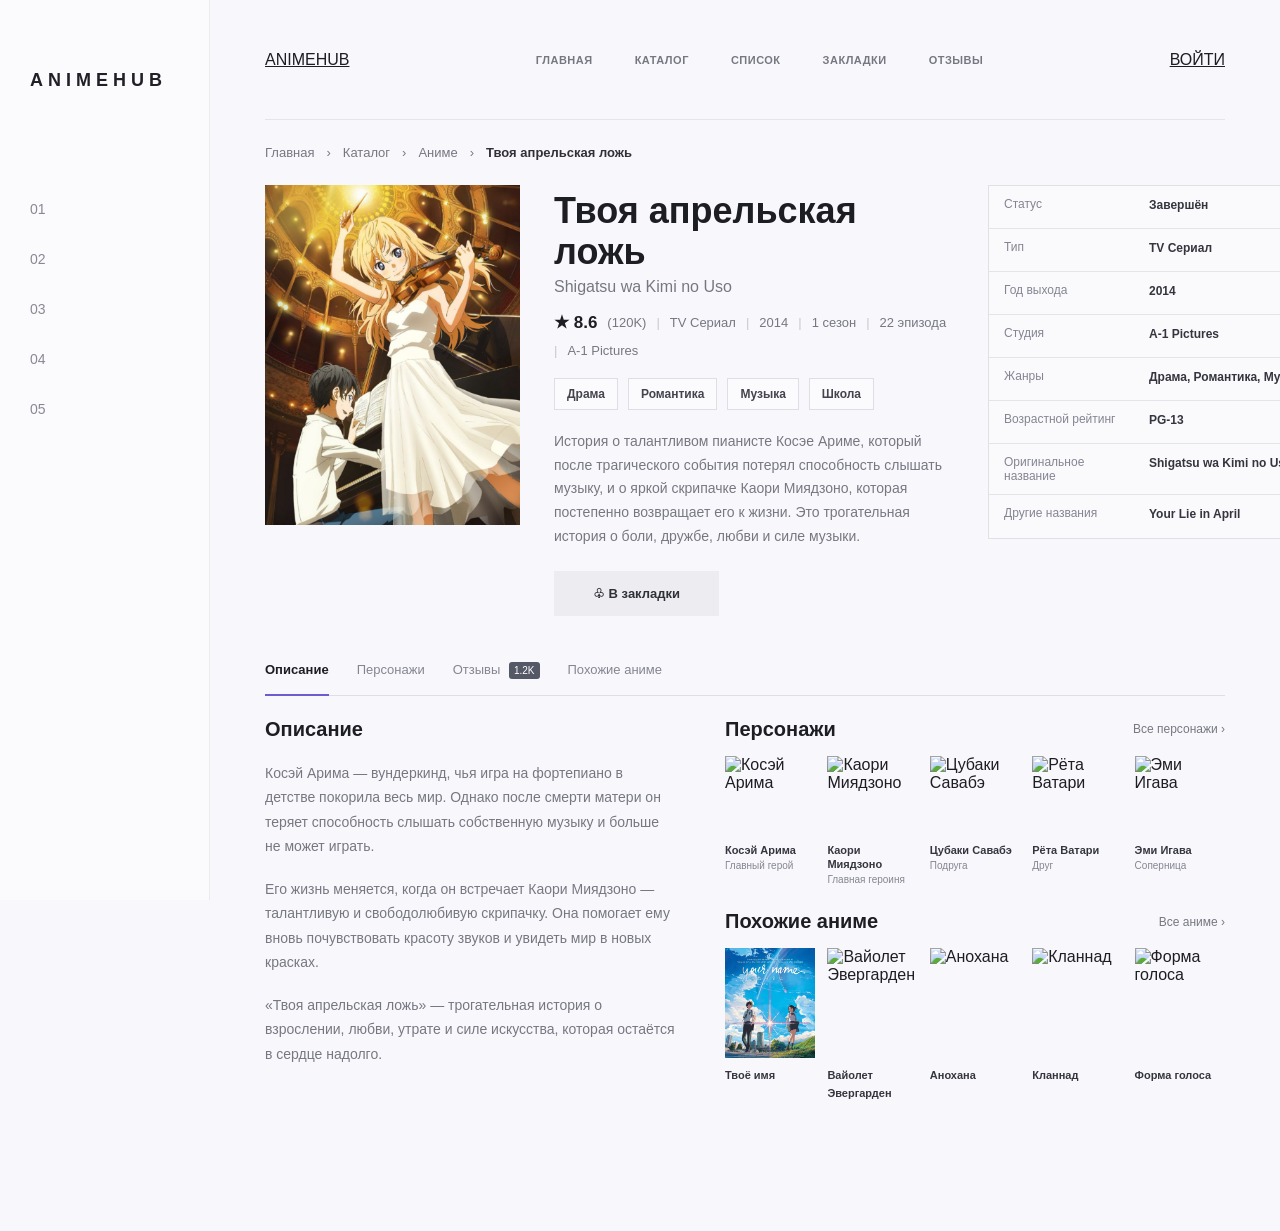
==== frontend/pages/anime.html @ 0c46ab9d "feat: add anime and registration pages" ====
<!DOCTYPE html>
<html lang="ru">

<head>
    <meta charset="UTF-8">

    <meta
        name="viewport"
        content="width=device-width, initial-scale=1.0"
    >

    <title>Твоя апрельская ложь — AnimeHub</title>

    <link
        rel="stylesheet"
        href="../css/base.css"
    >

    <link
        rel="stylesheet"
        href="../css/layout.css"
    >

    <link
        rel="stylesheet"
        href="../css/components.css"
    >

    <link
        rel="stylesheet"
        href="../css/pages/anime.css"
    >
</head>

<body>

<div class="app-wrapper">

    <!-- Левая панель -->

    <aside class="sidebar">

        <a
            href="index.html"
            class="logo"
        >
            ANIMEHUB
        </a>

        <nav class="sidebar-nav">

            <a
                href="index.html"
                class="sidebar-link"
            >
                01
            </a>

            <a
                href="catalog.html"
                class="sidebar-link"
            >
                02
            </a>

            <a
                href="list.html"
                class="sidebar-link"
            >
                03
            </a>

            <a
                href="bookmarks.html"
                class="sidebar-link"
            >
                04
            </a>

            <a
                href="reviews.html"
                class="sidebar-link"
            >
                05
            </a>

        </nav>

    </aside>


    <!-- Основной контент -->

    <main class="main-content">

        <!-- Верхнее меню -->

        <header class="header">

            <a
                href="index.html"
                class="mobile-logo"
            >
                ANIMEHUB
            </a>

            <nav class="top-navigation">

                <a href="index.html">
                    ГЛАВНАЯ
                </a>

                <a
                    href="catalog.html"
                    class="active"
                >
                    КАТАЛОГ
                </a>

                <a href="list.html">
                    СПИСОК
                </a>

                <a href="bookmarks.html">
                    ЗАКЛАДКИ
                </a>

                <a href="reviews.html">
                    ОТЗЫВЫ
                </a>

            </nav>

            <a
                href="login.html"
                class="header-login"
            >
                ВОЙТИ
            </a>

        </header>


        <!-- Страница аниме -->

        <section class="anime-page">

            <!-- Хлебные крошки -->

            <div class="anime-breadcrumbs">

                <a href="index.html">
                    Главная
                </a>

                <span>›</span>

                <a href="catalog.html">
                    Каталог
                </a>

                <span>›</span>

                <span>
                    Аниме
                </span>

                <span>›</span>

                <strong>
                    Твоя апрельская ложь
                </strong>

            </div>


            <!-- Основная информация -->

            <div class="anime-main">

                <!-- Постер -->

                <div class="anime-poster">

                    <img
                        src="../images/your-lie-in-april.jpg"
                        alt="Твоя апрельская ложь"
                    >

                </div>


                <!-- Информация -->

                <div class="anime-info">

                    <h1>
                        Твоя апрельская ложь
                    </h1>

                    <div class="anime-original-title">
                        Shigatsu wa Kimi no Uso
                    </div>


                    <div class="anime-rating-line">

                        <span class="anime-rating">
                            ★ 8.6
                        </span>

                        <span>
                            (120K)
                        </span>

                        <span class="anime-divider">
                            |
                        </span>

                        <span>
                            TV Сериал
                        </span>

                        <span class="anime-divider">
                            |
                        </span>

                        <span>
                            2014
                        </span>

                        <span class="anime-divider">
                            |
                        </span>

                        <span>
                            1 сезон
                        </span>

                        <span class="anime-divider">
                            |
                        </span>

                        <span>
                            22 эпизода
                        </span>

                        <span class="anime-divider">
                            |
                        </span>

                        <span>
                            A-1 Pictures
                        </span>

                    </div>


                    <!-- Жанры -->

                    <div class="anime-tags">

                        <span>Драма</span>
                        <span>Романтика</span>
                        <span>Музыка</span>
                        <span>Школа</span>

                    </div>


                    <!-- Краткое описание -->

                    <p class="anime-description-short">

                        История о талантливом пианисте Косэе Ариме,
                        который после трагического события потерял
                        способность слышать музыку, и о яркой скрипачке
                        Каори Миядзоно, которая постепенно возвращает
                        его к жизни. Это трогательная история о боли,
                        дружбе, любви и силе музыки.

                    </p>


                    <!-- Закладки -->

                    <button
                        type="button"
                        class="anime-bookmark-button"
                    >
                        ♧
                        <span>В закладки</span>
                    </button>

                </div>


                <!-- Дополнительная информация -->

                <div class="anime-details">

                    <div class="anime-detail-row">

                        <span>
                            Статус
                        </span>

                        <strong>
                            Завершён
                        </strong>

                    </div>

                    <div class="anime-detail-row">

                        <span>
                            Тип
                        </span>

                        <strong>
                            TV Сериал
                        </strong>

                    </div>

                    <div class="anime-detail-row">

                        <span>
                            Год выхода
                        </span>

                        <strong>
                            2014
                        </strong>

                    </div>

                    <div class="anime-detail-row">

                        <span>
                            Студия
                        </span>

                        <strong>
                            A-1 Pictures
                        </strong>

                    </div>

                    <div class="anime-detail-row">

                        <span>
                            Жанры
                        </span>

                        <strong>
                            Драма, Романтика,
                            Музыка, Школа
                        </strong>

                    </div>

                    <div class="anime-detail-row">

                        <span>
                            Возрастной рейтинг
                        </span>

                        <strong>
                            PG-13
                        </strong>

                    </div>

                    <div class="anime-detail-row">

                        <span>
                            Оригинальное название
                        </span>

                        <strong>
                            Shigatsu wa Kimi no Uso
                        </strong>

                    </div>

                    <div class="anime-detail-row">

                        <span>
                            Другие названия
                        </span>

                        <strong>
                            Your Lie in April
                        </strong>

                    </div>

                </div>

            </div>


            <!-- Нижняя часть -->

            <section class="anime-lower">

                <!-- Навигация -->

                <nav class="anime-tabs">

                    <button class="anime-tab active">
                        Описание
                    </button>

                    <button class="anime-tab">
                        Персонажи
                    </button>

                    <button class="anime-tab">
                        Отзывы
                        <span>1.2K</span>
                    </button>

                    <button class="anime-tab">
                        Похожие аниме
                    </button>

                </nav>


                <!-- Контент -->

                <div class="anime-content">

                    <!-- Описание -->

                    <div class="anime-about">

                        <h2>
                            Описание
                        </h2>

                        <p>
                            Косэй Арима — вундеркинд, чья игра
                            на фортепиано в детстве покорила весь мир.
                            Однако после смерти матери он теряет
                            способность слышать собственную музыку
                            и больше не может играть.
                        </p>

                        <p>
                            Его жизнь меняется, когда он встречает
                            Каори Миядзоно — талантливую и
                            свободолюбивую скрипачку. Она помогает
                            ему вновь почувствовать красоту звуков
                            и увидеть мир в новых красках.
                        </p>

                        <p>
                            «Твоя апрельская ложь» — трогательная
                            история о взрослении, любви, утрате
                            и силе искусства, которая остаётся
                            в сердце надолго.
                        </p>

                    </div>


                    <!-- Персонажи -->

                    <div class="anime-side-content">

                        <div class="anime-section-title">

                            <h2>
                                Персонажи
                            </h2>

                            <a href="#">
                                Все персонажи ›
                            </a>

                        </div>


                        <div class="characters-grid">

                            <div class="character-card">

                                <img
                                    src="../images/character-kousei.jpg"
                                    alt="Косэй Арима"
                                >

                                <strong>
                                    Косэй Арима
                                </strong>

                                <span>
                                    Главный герой
                                </span>

                            </div>


                            <div class="character-card">

                                <img
                                    src="../images/character-kaori.jpg"
                                    alt="Каори Миядзоно"
                                >

                                <strong>
                                    Каори Миядзоно
                                </strong>

                                <span>
                                    Главная героиня
                                </span>

                            </div>


                            <div class="character-card">

                                <img
                                    src="../images/character-tsubaki.jpg"
                                    alt="Цубаки Савабэ"
                                >

                                <strong>
                                    Цубаки Савабэ
                                </strong>

                                <span>
                                    Подруга
                                </span>

                            </div>


                            <div class="character-card">

                                <img
                                    src="../images/character-watari.jpg"
                                    alt="Рёта Ватари"
                                >

                                <strong>
                                    Рёта Ватари
                                </strong>

                                <span>
                                    Друг
                                </span>

                            </div>


                            <div class="character-card">

                                <img
                                    src="../images/character-emi.jpg"
                                    alt="Эми Игава"
                                >

                                <strong>
                                    Эми Игава
                                </strong>

                                <span>
                                    Соперница
                                </span>

                            </div>

                        </div>


                        <!-- Похожие -->

                        <div class="anime-section-title similar-title">

                            <h2>
                                Похожие аниме
                            </h2>

                            <a href="catalog.html">
                                Все аниме ›
                            </a>

                        </div>


                        <div class="similar-grid">

                            <div class="similar-card">

                                <img
                                    src="../images/your-name.jpg"
                                    alt="Твоё имя"
                                >

                                <strong>
                                    Твоё имя
                                </strong>

                            </div>


                            <div class="similar-card">

                                <img
                                    src="../images/violet-evergarden.jpg"
                                    alt="Вайолет Эвергарден"
                                >

                                <strong>
                                    Вайолет Эвергарден
                                </strong>

                            </div>


                            <div class="similar-card">

                                <img
                                    src="../images/anohana.jpg"
                                    alt="Анохана"
                                >

                                <strong>
                                    Анохана
                                </strong>

                            </div>


                            <div class="similar-card">

                                <img
                                    src="../images/clannad.jpg"
                                    alt="Кланнад"
                                >

                                <strong>
                                    Кланнад
                                </strong>

                            </div>


                            <div class="similar-card">

                                <img
                                    src="../images/shape-of-voice.jpg"
                                    alt="Форма голоса"
                                >

                                <strong>
                                    Форма голоса
                                </strong>

                            </div>

                        </div>

                    </div>

                </div>

            </section>

        </section>

    </main>

</div>

</body>

</html>
---- frontend/css/base.css ----
:root {
    --bg-main: #f8f8fc;
    --text-main: #1d1d24;
    --text-soft: #777782;
    --border: #d7d7dc;
    --white: #ffffff;
    --black: #1d1d24;
}

* {
    box-sizing: border-box;
}

html {
    min-height: 100%;
    scroll-behavior: smooth;
}

body {
    min-height: 100vh;
    margin: 0;

    background: #f8f8fc;
    color: var(--text-main);

    font-family:
        Arial,
        Helvetica,
        sans-serif;
}

body,
button,
input,
select,
textarea {
    font-family:
        Arial,
        Helvetica,
        sans-serif;
}

button,
input,
select,
textarea {
    font: inherit;
}

button {
    color: inherit;
}

img {
    max-width: 100%;
}

a {
    color: inherit;
}

p {
    margin-top: 0;
}

::selection {
    background: #1d1d24;
    color: #ffffff;
}
---- frontend/css/layout.css ----
/* =========================
   APP LAYOUT
========================= */

.app-wrapper {
    display: flex;
    min-height: 100vh;
}


/* =========================
   SIDEBAR
========================= */

.sidebar {
    position: fixed;

    top: 0;
    left: 0;
    bottom: 0;

    width: 210px;

    display: flex;
    flex-direction: column;

    padding: 70px 30px 30px;

    background: rgba(255, 255, 255, 0.45);

    border-right: 1px solid rgba(0, 0, 0, 0.06);

    z-index: 100;
}

.logo {
    display: block;

    color: #202027;

    font-size: 18px;
    font-weight: 700;

    letter-spacing: 5px;

    text-decoration: none;

    white-space: nowrap;
}


/* =========================
   SIDEBAR NAVIGATION
========================= */

.sidebar-nav {
    display: flex;

    flex-direction: column;

    gap: 34px;

    margin-top: 110px;
}

.sidebar-link {
    position: relative;

    display: block;

    width: fit-content;

    color: #888893;

    font-size: 14px;

    text-decoration: none;

    transition: 0.2s ease;
}

.sidebar-link:hover {
    color: #000000;
}

.sidebar-link.active {
    color: #000000;

    font-weight: 600;
}

.sidebar-link.active::after {
    content: "";

    position: absolute;

    width: 25px;
    height: 2px;

    left: 30px;
    top: 8px;

    background: #000000;
}


/* =========================
   SIDEBAR BOTTOM
========================= */

.sidebar-bottom {
    margin-top: auto;

    color: #9999a3;

    font-size: 10px;
}


/* =========================
   MAIN CONTENT
========================= */

.main-content {
    width: calc(100% - 210px);

    min-height: 100vh;

    margin-left: 210px;

    padding: 0 55px 70px;
}


/* =========================
   HEADER
========================= */

.header {
    display: flex;

    align-items: center;

    min-height: 120px;

    border-bottom: 1px solid rgba(0, 0, 0, 0.08);
}

.menu-button {
    display: none;

    border: none;

    background: transparent;

    color: #22222a;

    font-size: 20px;

    cursor: pointer;
}


/* =========================
   TOP NAVIGATION
========================= */

.top-navigation {
    display: flex;

    align-items: center;

    gap: 42px;

    margin: 0 auto;
}

.top-navigation a {
    color: #777782;

    font-size: 11px;

    font-weight: 600;

    letter-spacing: 0.5px;

    text-decoration: none;

    transition: 0.2s ease;
}

.top-navigation a:hover {
    color: #000000;
}

.top-navigation a.nav-active {
    color: #000000;
}


/* =========================
   HEADER ACTIONS
========================= */

.header-actions {
    margin-left: auto;
}

.login-link {
    color: #202027;

    font-size: 11px;

    font-weight: 600;

    text-decoration: none;

    transition: 0.2s ease;
}

.login-link:hover {
    color: #777782;
}


/* =========================
   RESPONSIVE
========================= */

@media (max-width: 1100px) {

    .sidebar {
        width: 170px;

        padding-left: 25px;
        padding-right: 25px;
    }

    .main-content {
        width: calc(100% - 170px);

        margin-left: 170px;

        padding-left: 35px;
        padding-right: 35px;
    }

    .top-navigation {
        gap: 25px;
    }

}


@media (max-width: 850px) {

    .sidebar {
        width: 85px;

        padding: 70px 20px 30px;
    }

    .logo {
        font-size: 11px;

        letter-spacing: 2px;
    }

    .main-content {
        width: calc(100% - 85px);

        margin-left: 85px;

        padding-left: 25px;
        padding-right: 25px;
    }

    .top-navigation {
        gap: 20px;
    }

    .top-navigation a {
        font-size: 9px;
    }

}


@media (max-width: 650px) {

    .sidebar {
        width: 70px;

        padding-left: 15px;
        padding-right: 15px;
    }

    .main-content {
        width: calc(100% - 70px);

        margin-left: 70px;

        padding-left: 18px;
        padding-right: 18px;
    }

    .top-navigation {
        gap: 12px;
    }

    .top-navigation a {
        font-size: 8px;
    }

    .login-link {
        font-size: 9px;
    }

}
---- frontend/css/components.css ----
.primary-btn,
.secondary-btn {

    display: inline-flex;

    align-items: center;
    justify-content: center;

    padding: 10px 20px;

    border: 1px solid #d7d7dc;

    border-radius: 0;

    background: transparent;

    color: #1d1d24;

    font-family:
        Arial,
        Helvetica,
        sans-serif;

    font-size: 13px;

    font-weight: 600;

    text-decoration: none;

    cursor: pointer;

    transition: 0.2s ease;
}


.primary-btn:hover,
.secondary-btn:hover {

    background: #1d1d24;

    color: #ffffff;

    border-color: #1d1d24;
}


.wide-btn {
    width: 100%;
}

.error-text {
    color: #b33a3a;
}


.empty-state {

    grid-column: 1 / -1;

    padding: 40px;

    text-align: center;
}


.empty-state h2 {
    margin-bottom: 12px;
}


.empty-state p {

    margin-bottom: 20px;

    color: #777782;
}

.list-action {

    display: flex;

    align-items: center;

    gap: 12px;

    flex-wrap: wrap;
}

.sort-box {

    display: flex;

    align-items: center;

    gap: 12px;
}


.sort-box span {

    color: #303038;

    font-size: 13px;

    font-weight: 600;
}


.sort-box select {

    box-sizing: border-box;

    height: 40px;

    min-width: 300px;

    padding: 0 20px;

    border: 1px solid #d7d7dc;

    border-radius: 0;

    background: rgba(255, 255, 255, 0.35);

    color: #303038;

    font-family:
        Arial,
        Helvetica,
        sans-serif;

    font-size: 14px;

    font-weight: 600;

    outline: none;

    cursor: pointer;
}


.sort-box select option {

    background: #ffffff;

    color: #303038;
}
---- frontend/css/pages/anime.css ----
.anime-page {
    padding: 25px 0 60px;
}


/* Хлебные крошки */

.anime-breadcrumbs {
    display: flex;
    align-items: center;
    gap: 12px;

    margin-bottom: 25px;

    color: #777782;
    font-size: 13px;
}

.anime-breadcrumbs a {
    color: #777782;
    text-decoration: none;
}

.anime-breadcrumbs a:hover {
    color: #1d1d24;
}

.anime-breadcrumbs strong {
    color: #303038;
    font-weight: 600;
}


/* Основной блок */

.anime-main {
    display: grid;

    grid-template-columns:
        255px
        minmax(400px, 1fr)
        385px;

    gap: 34px;

    align-items: start;
}


/* Постер */

.anime-poster {
    width: 255px;
    height: 340px;

    overflow: hidden;
}

.anime-poster img {
    width: 100%;
    height: 100%;

    display: block;

    object-fit: cover;
}


/* Информация */

.anime-info h1 {
    margin: 5px 0 5px;

    color: #1d1d24;

    font-size: 36px;
    line-height: 1.15;
    font-weight: 700;
}

.anime-original-title {
    margin-bottom: 16px;

    color: #777782;

    font-size: 16px;
}


.anime-rating-line {
    display: flex;
    align-items: center;
    flex-wrap: wrap;
    gap: 10px;

    margin-bottom: 20px;

    color: #777782;

    font-size: 13px;
}

.anime-rating {
    color: #1d1d24;

    font-size: 17px;
    font-weight: 700;
}

.anime-divider {
    color: #c8c8ce;
}


/* Жанры */

.anime-tags {
    display: flex;
    flex-wrap: wrap;
    gap: 10px;

    margin-bottom: 20px;
}

.anime-tags span {
    padding: 8px 12px;

    border: 1px solid #dedee4;

    border-radius: 0;

    background: rgba(255, 255, 255, 0.35);

    color: #44444e;

    font-size: 12px;
    font-weight: 600;
}


/* Краткое описание */

.anime-description-short {
    max-width: 680px;

    margin: 0 0 22px;

    color: #777782;

    font-size: 14px;
    line-height: 1.7;
}


/* Кнопка закладок */

.anime-bookmark-button {
    width: 165px;
    height: 45px;

    border: none;
    border-radius: 0;

    background: #ececf1;

    color: #303038;

    font-family: Arial, Helvetica, sans-serif;
    font-size: 13px;
    font-weight: 600;

    cursor: pointer;
}

.anime-bookmark-button:hover {
    background: #e1e1e7;
}


/* Дополнительная информация */

.anime-details {
    border: 1px solid #e0e0e5;

    background: rgba(255, 255, 255, 0.25);
}

.anime-detail-row {
    display: grid;

    grid-template-columns: 145px 1fr;

    min-height: 43px;

    border-bottom: 1px solid #e4e4e8;
}

.anime-detail-row:last-child {
    border-bottom: none;
}

.anime-detail-row span {
    padding: 11px 15px;

    color: #858592;

    font-size: 12px;
}

.anime-detail-row strong {
    padding: 11px 15px;

    color: #35353f;

    font-size: 12px;
    font-weight: 600;
    line-height: 1.4;
}


/* Нижний блок */

.anime-lower {
    margin-top: 28px;
}


/* Вкладки */

.anime-tabs {
    display: flex;
    align-items: center;
    gap: 28px;

    height: 52px;

    border-bottom: 1px solid #dedee4;
}

.anime-tab {
    position: relative;

    height: 52px;

    padding: 0;

    border: none;
    background: transparent;

    color: #858592;

    font-family: Arial, Helvetica, sans-serif;
    font-size: 13px;
    font-weight: 500;

    cursor: pointer;
}

.anime-tab.active {
    color: #1d1d24;
    font-weight: 600;
}

.anime-tab.active::after {
    content: "";

    position: absolute;

    left: 0;
    right: 0;
    bottom: -1px;

    height: 2px;

    background: #6d5bd0;
}

.anime-tab span {
    margin-left: 5px;

    padding: 3px 5px;

    border-radius: 3px;

    background: #555967;

    color: #ffffff;

    font-size: 10px;
}


/* Контент */

.anime-content {
    display: grid;

    grid-template-columns:
        minmax(400px, 1fr)
        minmax(500px, 1.2fr);

    gap: 50px;

    padding-top: 22px;
}


.anime-about h2,
.anime-side-content h2 {
    margin: 0 0 20px;

    color: #1d1d24;

    font-size: 20px;
    font-weight: 700;
}

.anime-about p {
    margin: 0 0 18px;

    color: #777782;

    font-size: 14px;
    line-height: 1.75;
}


/* Заголовок секций */

.anime-section-title {
    display: flex;
    align-items: center;
    justify-content: space-between;

    margin-bottom: 15px;
}

.anime-section-title h2 {
    margin: 0;
}

.anime-section-title a {
    color: #777782;

    font-size: 12px;

    text-decoration: none;
}


/* Персонажи */

.characters-grid {
    display: grid;

    grid-template-columns:
        repeat(5, minmax(0, 1fr));

    gap: 12px;
}

.character-card {
    min-width: 0;
}

.character-card img {
    width: 100%;
    height: 80px;

    display: block;

    object-fit: cover;

    margin-bottom: 7px;
}

.character-card strong {
    display: block;

    color: #35353f;

    font-size: 11px;
    line-height: 1.3;
}

.character-card span {
    display: block;

    margin-top: 3px;

    color: #858592;

    font-size: 10px;
}


/* Похожие аниме */

.similar-title {
    margin-top: 25px;
}

.similar-grid {
    display: grid;

    grid-template-columns:
        repeat(5, minmax(0, 1fr));

    gap: 12px;
}

.similar-card {
    min-width: 0;
}

.similar-card img {
    width: 100%;
    height: 110px;

    display: block;

    object-fit: cover;

    margin-bottom: 7px;
}

.similar-card strong {
    color: #35353f;

    font-size: 11px;
    line-height: 1.3;
}


/* =========================
   АДАПТАЦИЯ
========================= */

@media (max-width: 1200px) {

    .anime-main {
        grid-template-columns:
            220px
            minmax(300px, 1fr)
            320px;
    }

    .anime-poster {
        width: 220px;
        height: 293px;
    }

    .anime-info h1 {
        font-size: 30px;
    }

}


@media (max-width: 950px) {

    .anime-main {
        grid-template-columns:
            220px
            1fr;
    }

    .anime-details {
        grid-column: 1 / -1;
    }

    .anime-content {
        grid-template-columns: 1fr;
    }

}


@media (max-width: 650px) {

    .anime-main {
        grid-template-columns: 1fr;
    }

    .anime-poster {
        width: 100%;
        max-width: 255px;
        height: auto;
        aspect-ratio: 3 / 4;
    }

    .anime-tabs {
        gap: 15px;
        overflow-x: auto;
    }

    .characters-grid,
    .similar-grid {
        grid-template-columns:
            repeat(3, 1fr);
    }

}
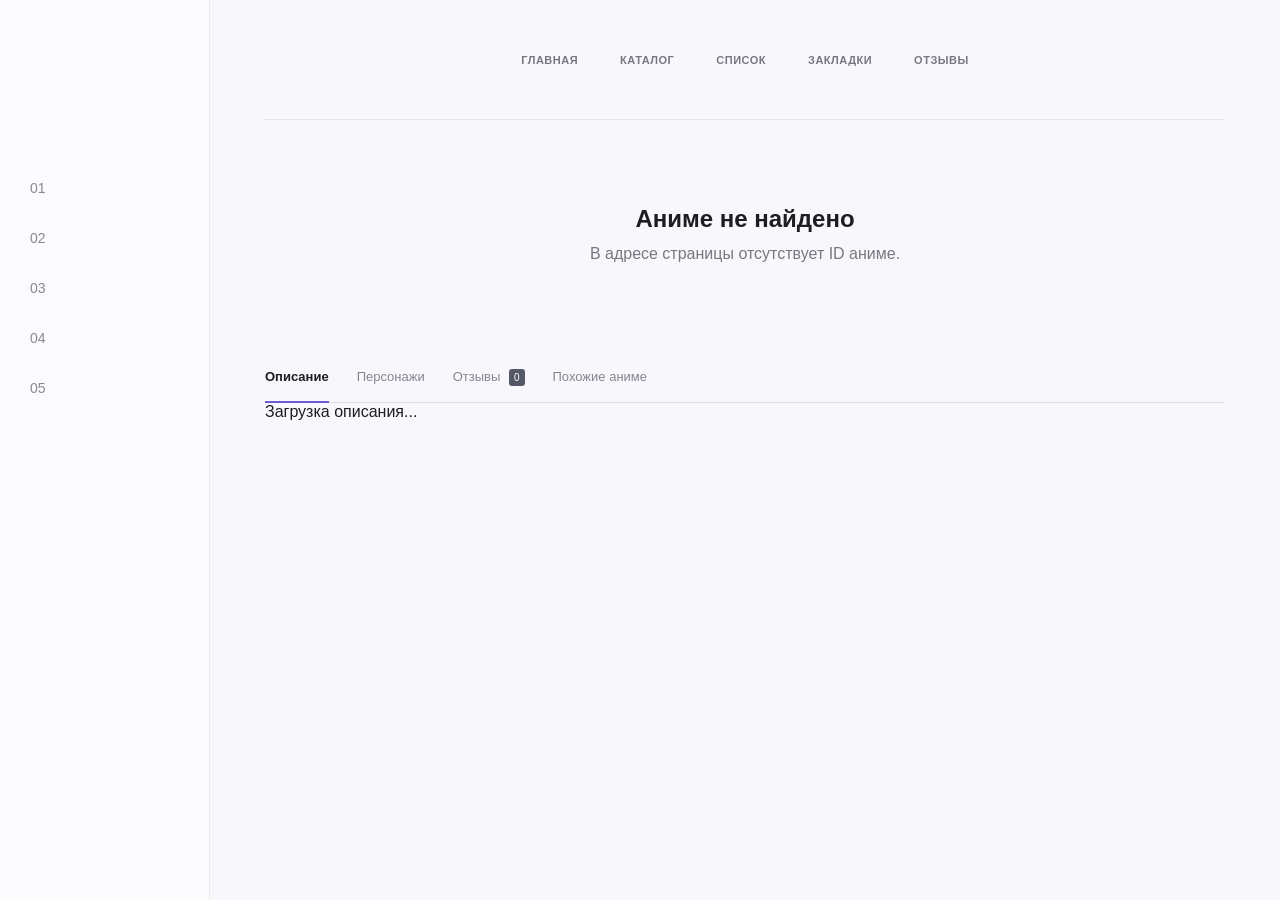
==== commit d2a73066: "update header styles" ====
--- a/frontend/pages/anime.html
+++ b/frontend/pages/anime.html
@@ -9,7 +9,7 @@
         content="width=device-width, initial-scale=1.0"
     >
 
-    <title>Твоя апрельская ложь — AnimeHub</title>
+    <title>Аниме</title>
 
     <link
         rel="stylesheet"
@@ -36,17 +36,8 @@
 
 <div class="app-wrapper">
 
-    <!-- Левая панель -->
-
     <aside class="sidebar">
 
-        <a
-            href="index.html"
-            class="logo"
-        >
-            ANIMEHUB
-        </a>
-
         <nav class="sidebar-nav">
 
             <a
@@ -89,20 +80,9 @@
     </aside>
 
 
-    <!-- Основной контент -->
-
     <main class="main-content">
 
-        <!-- Верхнее меню -->
-
         <header class="header">
-
-            <a
-                href="index.html"
-                class="mobile-logo"
-            >
-                ANIMEHUB
-            </a>
 
             <nav class="top-navigation">
 
@@ -110,10 +90,7 @@
                     ГЛАВНАЯ
                 </a>
 
-                <a
-                    href="catalog.html"
-                    class="active"
-                >
+                <a href="catalog.html">
                     КАТАЛОГ
                 </a>
 
@@ -131,544 +108,129 @@
 
             </nav>
 
-            <a
-                href="login.html"
-                class="header-login"
-            >
-                ВОЙТИ
-            </a>
-
         </header>
 
 
-        <!-- Страница аниме -->
-
         <section class="anime-page">
 
-            <!-- Хлебные крошки -->
-
-            <div class="anime-breadcrumbs">
-
-                <a href="index.html">
-                    Главная
-                </a>
-
-                <span>›</span>
-
-                <a href="catalog.html">
-                    Каталог
-                </a>
-
-                <span>›</span>
-
-                <span>
-                    Аниме
-                </span>
-
-                <span>›</span>
-
-                <strong>
-                    Твоя апрельская ложь
-                </strong>
-
+            <div id="animeDetails">
+                <p>Загрузка аниме...</p>
             </div>
 
 
-            <!-- Основная информация -->
-
-            <div class="anime-main">
-
-                <!-- Постер -->
-
-                <div class="anime-poster">
-
-                    <img
-                        src="../images/your-lie-in-april.jpg"
-                        alt="Твоя апрельская ложь"
-                    >
-
-                </div>
-
-
-                <!-- Информация -->
-
-                <div class="anime-info">
-
-                    <h1>
-                        Твоя апрельская ложь
-                    </h1>
-
-                    <div class="anime-original-title">
-                        Shigatsu wa Kimi no Uso
-                    </div>
-
-
-                    <div class="anime-rating-line">
-
-                        <span class="anime-rating">
-                            ★ 8.6
-                        </span>
-
-                        <span>
-                            (120K)
-                        </span>
-
-                        <span class="anime-divider">
-                            |
-                        </span>
-
-                        <span>
-                            TV Сериал
-                        </span>
-
-                        <span class="anime-divider">
-                            |
-                        </span>
-
-                        <span>
-                            2014
-                        </span>
-
-                        <span class="anime-divider">
-                            |
-                        </span>
-
-                        <span>
-                            1 сезон
-                        </span>
-
-                        <span class="anime-divider">
-                            |
-                        </span>
-
-                        <span>
-                            22 эпизода
-                        </span>
-
-                        <span class="anime-divider">
-                            |
-                        </span>
-
-                        <span>
-                            A-1 Pictures
-                        </span>
-
-                    </div>
-
-
-                    <!-- Жанры -->
-
-                    <div class="anime-tags">
-
-                        <span>Драма</span>
-                        <span>Романтика</span>
-                        <span>Музыка</span>
-                        <span>Школа</span>
-
-                    </div>
-
-
-                    <!-- Краткое описание -->
-
-                    <p class="anime-description-short">
-
-                        История о талантливом пианисте Косэе Ариме,
-                        который после трагического события потерял
-                        способность слышать музыку, и о яркой скрипачке
-                        Каори Миядзоно, которая постепенно возвращает
-                        его к жизни. Это трогательная история о боли,
-                        дружбе, любви и силе музыки.
-
-                    </p>
-
-
-                    <!-- Закладки -->
-
-                    <button
-                        type="button"
-                        class="anime-bookmark-button"
-                    >
-                        ♧
-                        <span>В закладки</span>
-                    </button>
-
-                </div>
-
-
-                <!-- Дополнительная информация -->
-
-                <div class="anime-details">
-
-                    <div class="anime-detail-row">
-
-                        <span>
-                            Статус
-                        </span>
-
-                        <strong>
-                            Завершён
-                        </strong>
-
-                    </div>
-
-                    <div class="anime-detail-row">
-
-                        <span>
-                            Тип
-                        </span>
-
-                        <strong>
-                            TV Сериал
-                        </strong>
-
-                    </div>
-
-                    <div class="anime-detail-row">
-
-                        <span>
-                            Год выхода
-                        </span>
-
-                        <strong>
-                            2014
-                        </strong>
-
-                    </div>
-
-                    <div class="anime-detail-row">
-
-                        <span>
-                            Студия
-                        </span>
-
-                        <strong>
-                            A-1 Pictures
-                        </strong>
-
-                    </div>
-
-                    <div class="anime-detail-row">
-
-                        <span>
-                            Жанры
-                        </span>
-
-                        <strong>
-                            Драма, Романтика,
-                            Музыка, Школа
-                        </strong>
-
-                    </div>
-
-                    <div class="anime-detail-row">
-
-                        <span>
-                            Возрастной рейтинг
-                        </span>
-
-                        <strong>
-                            PG-13
-                        </strong>
-
-                    </div>
-
-                    <div class="anime-detail-row">
-
-                        <span>
-                            Оригинальное название
-                        </span>
-
-                        <strong>
-                            Shigatsu wa Kimi no Uso
-                        </strong>
-
-                    </div>
-
-                    <div class="anime-detail-row">
-
-                        <span>
-                            Другие названия
-                        </span>
-
-                        <strong>
-                            Your Lie in April
-                        </strong>
-
-                    </div>
-
-                </div>
-
-            </div>
-
-
-            <!-- Нижняя часть -->
-
             <section class="anime-lower">
 
-                <!-- Навигация -->
-
                 <nav class="anime-tabs">
 
-                    <button class="anime-tab active">
+                    <button
+                        class="anime-tab active"
+                        data-tab="description"
+                    >
                         Описание
                     </button>
 
-                    <button class="anime-tab">
+                    <button
+                        class="anime-tab"
+                        data-tab="characters"
+                    >
                         Персонажи
                     </button>
 
-                    <button class="anime-tab">
+                    <button
+                        class="anime-tab"
+                        data-tab="reviews"
+                    >
                         Отзывы
-                        <span>1.2K</span>
-                    </button>
-
-                    <button class="anime-tab">
+                        <span id="reviewsCount">0</span>
+                    </button>
+
+                    <button
+                        class="anime-tab"
+                        data-tab="similar"
+                    >
                         Похожие аниме
                     </button>
 
                 </nav>
 
 
-                <!-- Контент -->
-
-                <div class="anime-content">
-
-                    <!-- Описание -->
-
-                    <div class="anime-about">
+                <section
+                    id="descriptionTab"
+                    class="tab-content active"
+                >
+
+                    <div
+                        id="descriptionContainer"
+                        class="anime-description-content"
+                    >
+                        <p>Загрузка описания...</p>
+                    </div>
+
+                </section>
+
+
+                <section
+                    id="charactersTab"
+                    class="tab-content"
+                    hidden
+                >
+
+                    <div
+                        id="charactersContainer"
+                        class="characters-container"
+                    >
+                        <p>Загрузка персонажей...</p>
+                    </div>
+
+                </section>
+
+
+                <section
+                    id="reviewsTab"
+                    class="tab-content"
+                    hidden
+                >
+
+                    <div class="reviews-header">
 
                         <h2>
-                            Описание
+                            Отзывы
                         </h2>
 
-                        <p>
-                            Косэй Арима — вундеркинд, чья игра
-                            на фортепиано в детстве покорила весь мир.
-                            Однако после смерти матери он теряет
-                            способность слышать собственную музыку
-                            и больше не может играть.
-                        </p>
-
-                        <p>
-                            Его жизнь меняется, когда он встречает
-                            Каори Миядзоно — талантливую и
-                            свободолюбивую скрипачку. Она помогает
-                            ему вновь почувствовать красоту звуков
-                            и увидеть мир в новых красках.
-                        </p>
-
-                        <p>
-                            «Твоя апрельская ложь» — трогательная
-                            история о взрослении, любви, утрате
-                            и силе искусства, которая остаётся
-                            в сердце надолго.
-                        </p>
-
-                    </div>
-
-
-                    <!-- Персонажи -->
-
-                    <div class="anime-side-content">
-
-                        <div class="anime-section-title">
-
-                            <h2>
-                                Персонажи
-                            </h2>
-
-                            <a href="#">
-                                Все персонажи ›
-                            </a>
-
-                        </div>
-
-
-                        <div class="characters-grid">
-
-                            <div class="character-card">
-
-                                <img
-                                    src="../images/character-kousei.jpg"
-                                    alt="Косэй Арима"
-                                >
-
-                                <strong>
-                                    Косэй Арима
-                                </strong>
-
-                                <span>
-                                    Главный герой
-                                </span>
-
-                            </div>
-
-
-                            <div class="character-card">
-
-                                <img
-                                    src="../images/character-kaori.jpg"
-                                    alt="Каори Миядзоно"
-                                >
-
-                                <strong>
-                                    Каори Миядзоно
-                                </strong>
-
-                                <span>
-                                    Главная героиня
-                                </span>
-
-                            </div>
-
-
-                            <div class="character-card">
-
-                                <img
-                                    src="../images/character-tsubaki.jpg"
-                                    alt="Цубаки Савабэ"
-                                >
-
-                                <strong>
-                                    Цубаки Савабэ
-                                </strong>
-
-                                <span>
-                                    Подруга
-                                </span>
-
-                            </div>
-
-
-                            <div class="character-card">
-
-                                <img
-                                    src="../images/character-watari.jpg"
-                                    alt="Рёта Ватари"
-                                >
-
-                                <strong>
-                                    Рёта Ватари
-                                </strong>
-
-                                <span>
-                                    Друг
-                                </span>
-
-                            </div>
-
-
-                            <div class="character-card">
-
-                                <img
-                                    src="../images/character-emi.jpg"
-                                    alt="Эми Игава"
-                                >
-
-                                <strong>
-                                    Эми Игава
-                                </strong>
-
-                                <span>
-                                    Соперница
-                                </span>
-
-                            </div>
-
-                        </div>
-
-
-                        <!-- Похожие -->
-
-                        <div class="anime-section-title similar-title">
-
-                            <h2>
-                                Похожие аниме
-                            </h2>
-
-                            <a href="catalog.html">
-                                Все аниме ›
-                            </a>
-
-                        </div>
-
-
-                        <div class="similar-grid">
-
-                            <div class="similar-card">
-
-                                <img
-                                    src="../images/your-name.jpg"
-                                    alt="Твоё имя"
-                                >
-
-                                <strong>
-                                    Твоё имя
-                                </strong>
-
-                            </div>
-
-
-                            <div class="similar-card">
-
-                                <img
-                                    src="../images/violet-evergarden.jpg"
-                                    alt="Вайолет Эвергарден"
-                                >
-
-                                <strong>
-                                    Вайолет Эвергарден
-                                </strong>
-
-                            </div>
-
-
-                            <div class="similar-card">
-
-                                <img
-                                    src="../images/anohana.jpg"
-                                    alt="Анохана"
-                                >
-
-                                <strong>
-                                    Анохана
-                                </strong>
-
-                            </div>
-
-
-                            <div class="similar-card">
-
-                                <img
-                                    src="../images/clannad.jpg"
-                                    alt="Кланнад"
-                                >
-
-                                <strong>
-                                    Кланнад
-                                </strong>
-
-                            </div>
-
-
-                            <div class="similar-card">
-
-                                <img
-                                    src="../images/shape-of-voice.jpg"
-                                    alt="Форма голоса"
-                                >
-
-                                <strong>
-                                    Форма голоса
-                                </strong>
-
-                            </div>
-
-                        </div>
-
-                    </div>
-
-                </div>
+                        <button
+                            type="button"
+                            class="primary-btn"
+                            id="writeReviewBtn"
+                        >
+                            Написать отзыв
+                        </button>
+
+                    </div>
+
+                    <div
+                        id="reviewsContainer"
+                        class="reviews-container"
+                    >
+                        <p>Загрузка отзывов...</p>
+                    </div>
+
+                </section>
+
+
+                <section
+                    id="similarTab"
+                    class="tab-content"
+                    hidden
+                >
+
+                    <div
+                        id="similarAnimeContainer"
+                        class="similar-anime-container"
+                    >
+                        <p>Загрузка похожих аниме...</p>
+                    </div>
+
+                </section>
 
             </section>
 
@@ -678,6 +240,11 @@
 
 </div>
 
+
+<script
+    src="../js/anime.js"
+></script>
+
 </body>
 
-</html>+</html>
